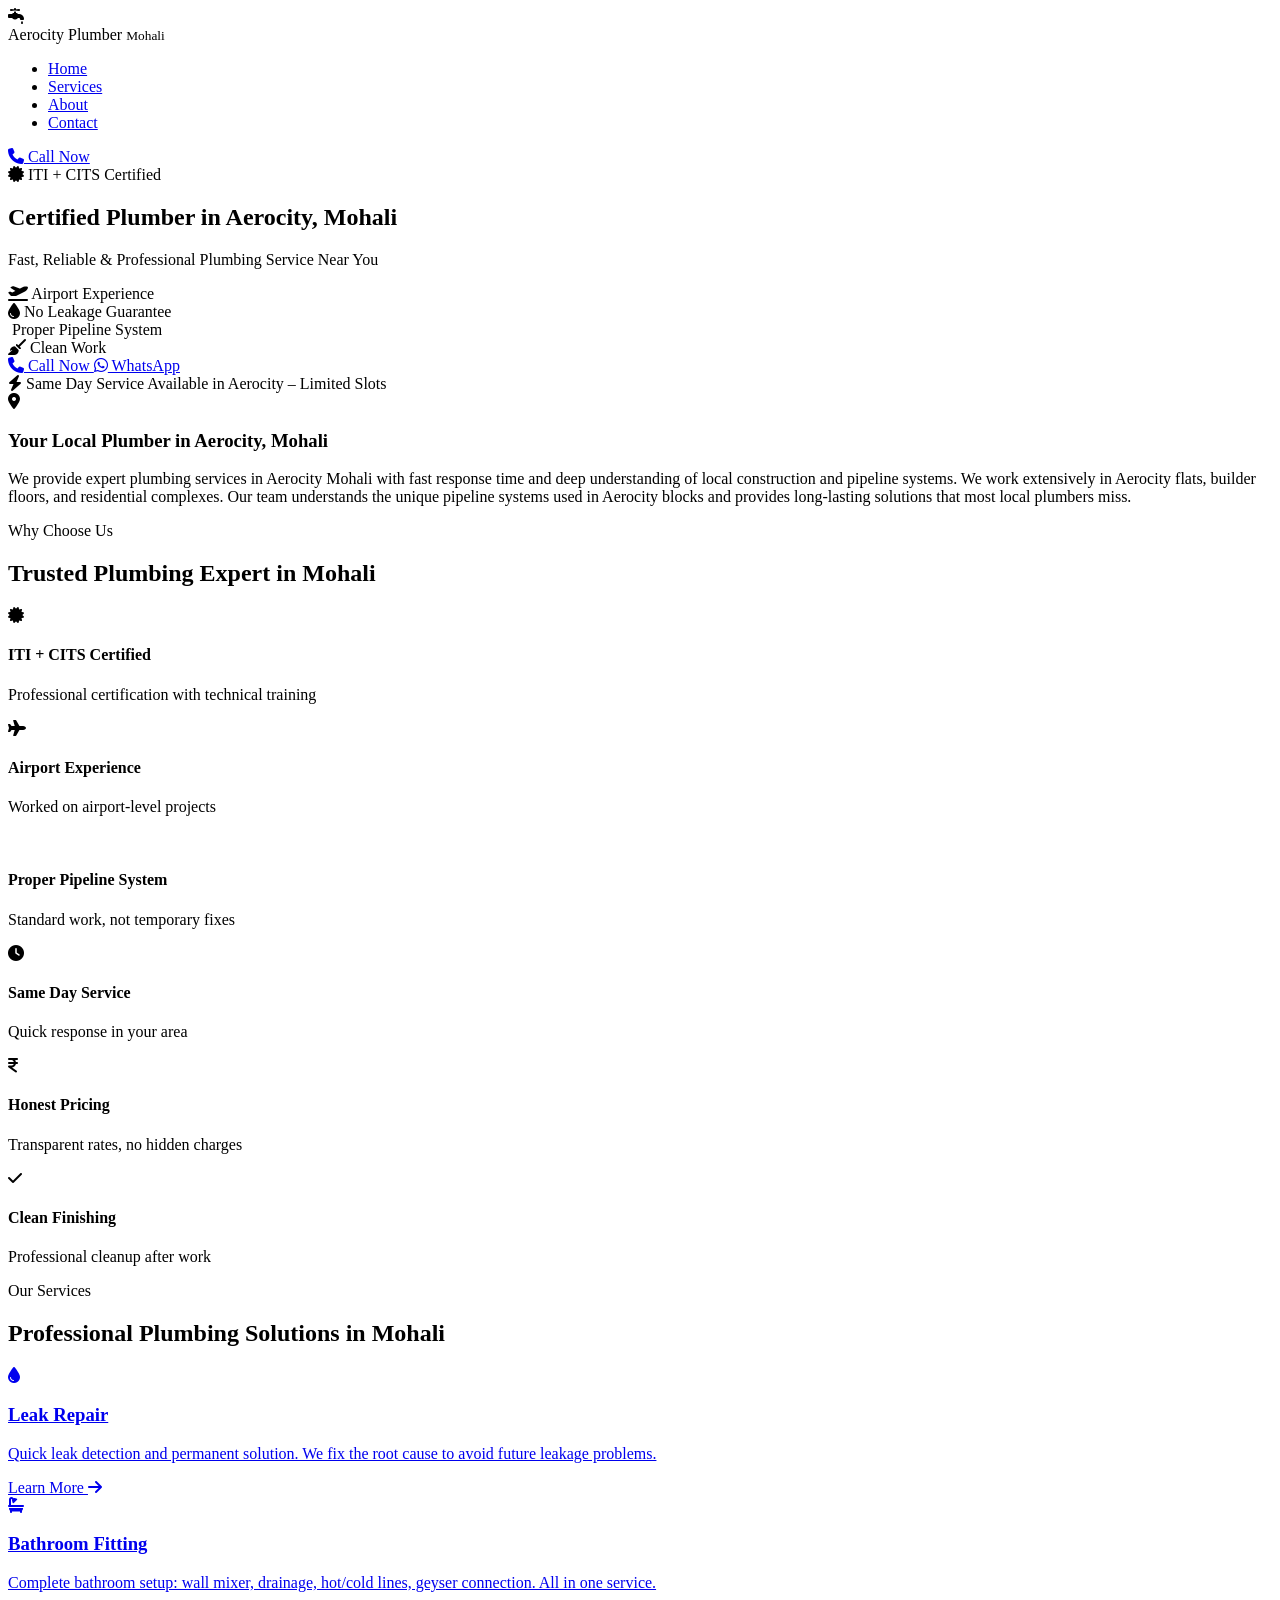
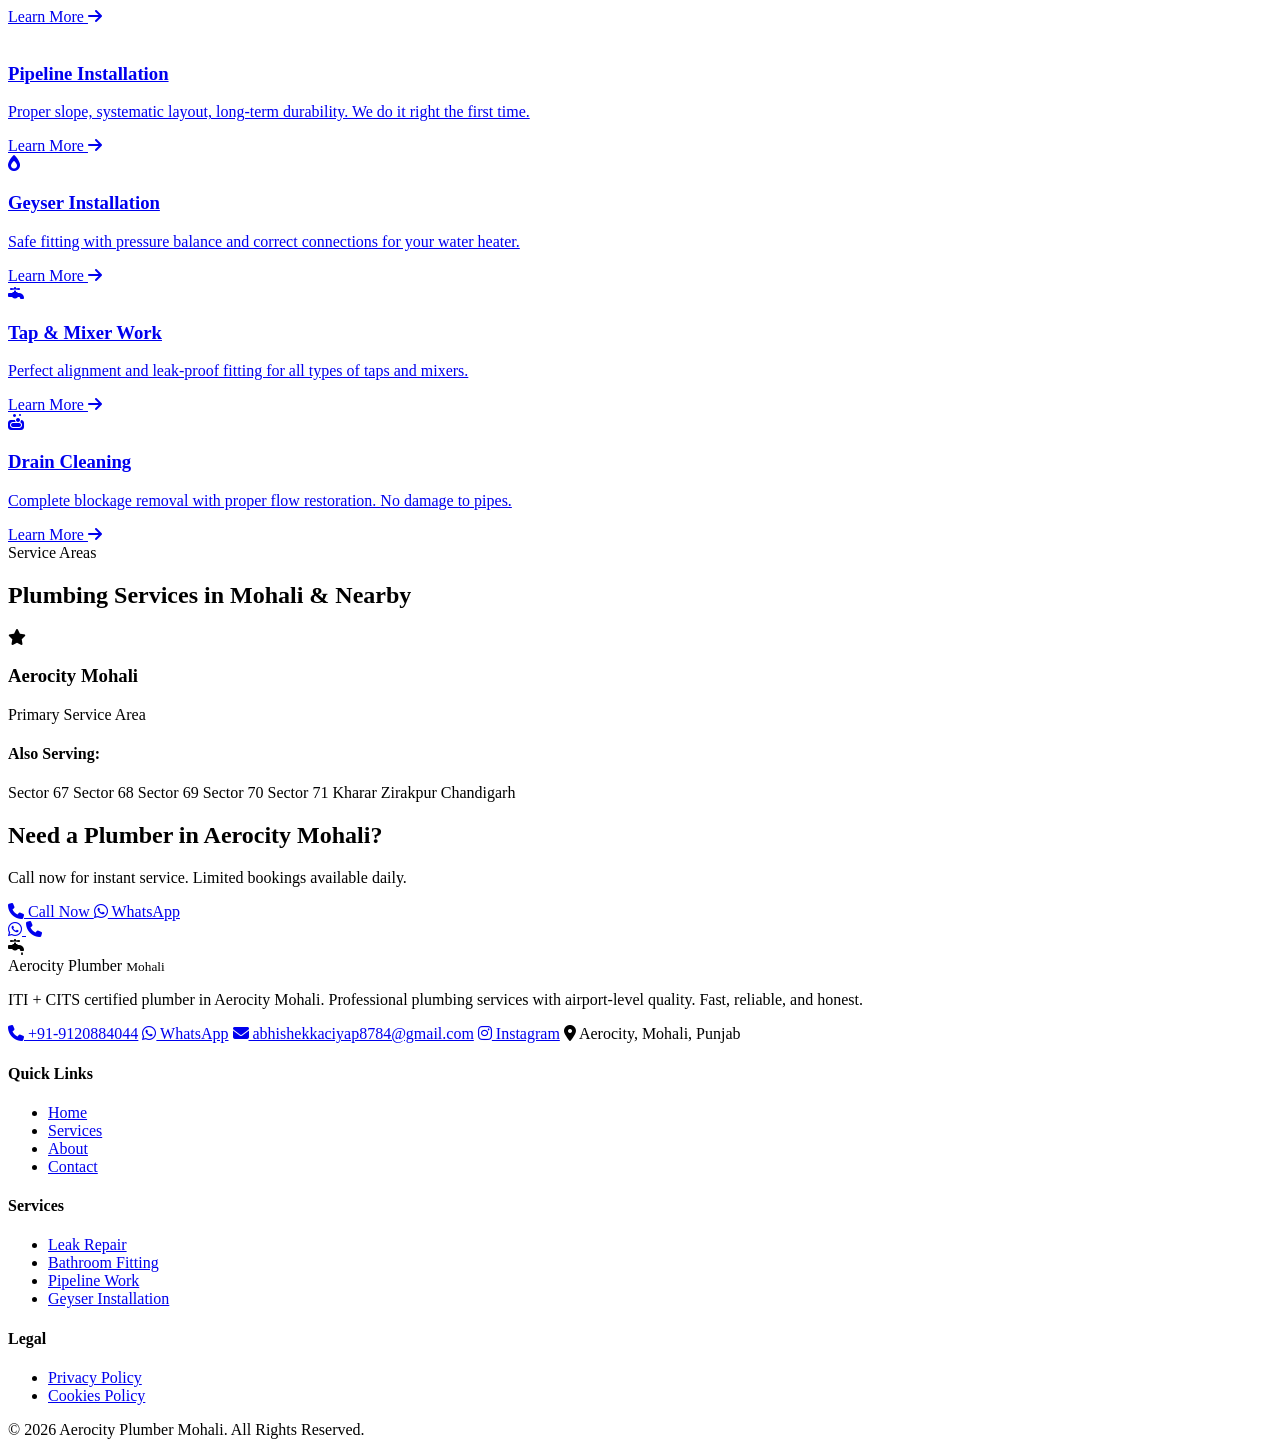
==== index.html @ 9812f2d9 "new" ====
<!DOCTYPE html>
<html lang="en">
<head>
    <meta charset="UTF-8">
    <meta name="viewport" content="width=device-width, initial-scale=1.0">
    <title>Certified Plumber in Aerocity Mohali | ITI + CITS Plumbing Services</title>
    <meta name="description" content="Looking for a plumber in Aerocity Mohali? ITI & CITS certified professional offering leak repair, bathroom fitting, pipeline installation. Fast service. Call now!">
    <meta name="keywords" content="plumber in aerocity mohali, plumbing services mohali, bathroom fitting aerocity, pipeline installation mohali, leak repair mohali, local plumber, iti certified plumber">
    <meta name="author" content="Aerocity Plumber Mohali">
    <meta name="robots" content="index, follow">
    <meta property="og:title" content="Certified Plumber in Aerocity Mohali | Fast Plumbing Service">
    <meta property="og:description" content="ITI + CITS Certified plumber in Aerocity Mohali. Leak repair, bathroom fitting, pipeline work. Same day service available.">
    <meta property="og:locale" content="en_IN">
    <meta property="og:region" content="IN-PB">
    
    <link rel="preconnect" href="https://fonts.googleapis.com">
    <link rel="preconnect" href="https://fonts.gstatic.com" crossorigin>
    <link href="https://fonts.googleapis.com/css2?family=Poppins:wght@300;400;500;600;700;800&display=swap" rel="stylesheet">
    <link rel="stylesheet" href="https://cdnjs.cloudflare.com/ajax/libs/font-awesome/6.4.0/css/all.min.css">
    <link rel="stylesheet" href="style.css">
</head>
<body>
    <!-- Header -->
    <header>
        <nav class="navbar">
            <div class="container nav-container">
                <div class="logo">
                    <div class="logo-icon">
                        <i class="fa-solid fa-faucet-drip"></i>
                    </div>
                    <div class="logo-text">
                        <span>Aerocity Plumber</span>
                        <small>Mohali</small>
                    </div>
                </div>
                <ul class="nav-links">
                    <li><a href="index.html" class="active">Home</a></li>
                    <li><a href="services.html">Services</a></li>
                    <li><a href="about.html">About</a></li>
                    <li><a href="contact.html">Contact</a></li>
                </ul>
                <div class="nav-cta">
                    <a href="tel:+917719512345" class="call-btn-header">
                        <i class="fa-solid fa-phone"></i>
                        <span>Call Now</span>
                    </a>
                </div>
                <div class="hamburger">
                    <span></span>
                    <span></span>
                    <span></span>
                </div>
            </div>
        </nav>
    </header>

    <!-- Hero Section -->
    <section class="hero">
        <div class="hero-bg"></div>
        <div class="container">
            <div class="hero-content">
                <div class="hero-badge">
                    <i class="fa-solid fa-certificate"></i>
                    <span>ITI + CITS Certified</span>
                </div>
                <h1>Certified Plumber in <span>Aerocity, Mohali</span></h1>
                <p class="hero-sub">Fast, Reliable & Professional Plumbing Service Near You</p>
                
                <div class="trust-badges">
                    <div class="trust-badge">
                        <i class="fa-solid fa-plane-departure"></i>
                        <span>Airport Experience</span>
                    </div>
                    <div class="trust-badge">
                        <i class="fa-solid fa-droplet"></i>
                        <span>No Leakage Guarantee</span>
                    </div>
                    <div class="trust-badge">
                        <i class="fa-solid fa-pipe"></i>
                        <span>Proper Pipeline System</span>
                    </div>
                    <div class="trust-badge">
                        <i class="fa-solid fa-broom"></i>
                        <span>Clean Work</span>
                    </div>
                </div>
                
                <div class="hero-ctas">
                    <a href="tel:+917719512345" class="btn-primary">
                        <i class="fa-solid fa-phone"></i>
                        Call Now
                    </a>
                    <a href="https://wa.me/917719512345" class="btn-whatsapp">
                        <i class="fa-brands fa-whatsapp"></i>
                        WhatsApp
                    </a>
                </div>
                
                <div class="urgency-bar">
                    <i class="fa-solid fa-bolt"></i>
                    <span>Same Day Service Available in Aerocity – Limited Slots</span>
                </div>
            </div>
        </div>
    </section>

    <!-- Local Intro -->
    <section class="local-intro">
        <div class="container">
            <div class="local-intro-box">
                <div class="local-icon">
                    <i class="fa-solid fa-location-dot"></i>
                </div>
                <div class="local-text">
                    <h3>Your Local Plumber in Aerocity, Mohali</h3>
                    <p>We provide expert plumbing services in Aerocity Mohali with fast response time and deep understanding of local construction and pipeline systems. We work extensively in Aerocity flats, builder floors, and residential complexes. Our team understands the unique pipeline systems used in Aerocity blocks and provides long-lasting solutions that most local plumbers miss.</p>
                </div>
            </div>
        </div>
    </section>

    <!-- Why Choose Us -->
    <section class="why-choose">
        <div class="container">
            <div class="section-header">
                <span>Why Choose Us</span>
                <h2>Trusted Plumbing Expert in Mohali</h2>
            </div>
            <div class="why-grid">
                <div class="why-card">
                    <div class="why-icon">
                        <i class="fa-solid fa-certificate"></i>
                    </div>
                    <h4>ITI + CITS Certified</h4>
                    <p>Professional certification with technical training</p>
                </div>
                <div class="why-card">
                    <div class="why-icon">
                        <i class="fa-solid fa-plane"></i>
                    </div>
                    <h4>Airport Experience</h4>
                    <p>Worked on airport-level projects</p>
                </div>
                <div class="why-card">
                    <div class="why-icon">
                        <i class="fa-solid fa-pipe"></i>
                    </div>
                    <h4>Proper Pipeline System</h4>
                    <p>Standard work, not temporary fixes</p>
                </div>
                <div class="why-card">
                    <div class="why-icon">
                        <i class="fa-solid fa-clock"></i>
                    </div>
                    <h4>Same Day Service</h4>
                    <p>Quick response in your area</p>
                </div>
                <div class="why-card">
                    <div class="why-icon">
                        <i class="fa-solid fa-indian-rupee-sign"></i>
                    </div>
                    <h4>Honest Pricing</h4>
                    <p>Transparent rates, no hidden charges</p>
                </div>
                <div class="why-card">
                    <div class="why-icon">
                        <i class="fa-solid fa-check"></i>
                    </div>
                    <h4>Clean Finishing</h4>
                    <p>Professional cleanup after work</p>
                </div>
            </div>
        </div>
    </section>

    <!-- Services Preview -->
    <section class="services-preview">
        <div class="container">
            <div class="section-header">
                <span>Our Services</span>
                <h2>Professional Plumbing Solutions in Mohali</h2>
            </div>
            <div class="services-grid">
                <a href="services.html" class="service-card">
                    <div class="service-icon">
                        <i class="fa-solid fa-droplet"></i>
                    </div>
                    <h3>Leak Repair</h3>
                    <p>Quick leak detection and permanent solution. We fix the root cause to avoid future leakage problems.</p>
                    <span class="service-link">Learn More <i class="fa-solid fa-arrow-right"></i></span>
                </a>
                <a href="services.html" class="service-card">
                    <div class="service-icon">
                        <i class="fa-solid fa-bath"></i>
                    </div>
                    <h3>Bathroom Fitting</h3>
                    <p>Complete bathroom setup: wall mixer, drainage, hot/cold lines, geyser connection. All in one service.</p>
                    <span class="service-link">Learn More <i class="fa-solid fa-arrow-right"></i></span>
                </a>
                <a href="services.html" class="service-card">
                    <div class="service-icon">
                        <i class="fa-solid fa-pipe"></i>
                    </div>
                    <h3>Pipeline Installation</h3>
                    <p>Proper slope, systematic layout, long-term durability. We do it right the first time.</p>
                    <span class="service-link">Learn More <i class="fa-solid fa-arrow-right"></i></span>
                </a>
                <a href="services.html" class="service-card">
                    <div class="service-icon">
                        <i class="fa-solid fa-fire-flame-simple"></i>
                    </div>
                    <h3>Geyser Installation</h3>
                    <p>Safe fitting with pressure balance and correct connections for your water heater.</p>
                    <span class="service-link">Learn More <i class="fa-solid fa-arrow-right"></i></span>
                </a>
                <a href="services.html" class="service-card">
                    <div class="service-icon">
                        <i class="fa-solid fa-faucet"></i>
                    </div>
                    <h3>Tap & Mixer Work</h3>
                    <p>Perfect alignment and leak-proof fitting for all types of taps and mixers.</p>
                    <span class="service-link">Learn More <i class="fa-solid fa-arrow-right"></i></span>
                </a>
                <a href="services.html" class="service-card">
                    <div class="service-icon">
                        <i class="fa-solid fa-soap"></i>
                    </div>
                    <h3>Drain Cleaning</h3>
                    <p>Complete blockage removal with proper flow restoration. No damage to pipes.</p>
                    <span class="service-link">Learn More <i class="fa-solid fa-arrow-right"></i></span>
                </a>
            </div>
        </div>
    </section>

    <!-- Service Areas -->
    <section class="service-areas">
        <div class="container">
            <div class="section-header">
                <span>Service Areas</span>
                <h2>Plumbing Services in Mohali & Nearby</h2>
            </div>
            <div class="areas-wrapper">
                <div class="primary-area">
                    <i class="fa-solid fa-star"></i>
                    <h3>Aerocity Mohali</h3>
                    <p>Primary Service Area</p>
                </div>
                <div class="other-areas">
                    <h4>Also Serving:</h4>
                    <div class="areas-tags">
                        <span>Sector 67</span>
                        <span>Sector 68</span>
                        <span>Sector 69</span>
                        <span>Sector 70</span>
                        <span>Sector 71</span>
                        <span>Kharar</span>
                        <span>Zirakpur</span>
                        <span>Chandigarh</span>
                    </div>
                </div>
            </div>
        </div>
    </section>

    <!-- CTA Section -->
    <section class="cta-section">
        <div class="container">
            <h2>Need a Plumber in Aerocity Mohali?</h2>
            <p>Call now for instant service. Limited bookings available daily.</p>
            <div class="cta-buttons">
                <a href="tel:+917719512345" class="btn-primary">
                    <i class="fa-solid fa-phone"></i>
                    Call Now
                </a>
                <a href="https://wa.me/917719512345" class="btn-whatsapp-outline">
                    <i class="fa-brands fa-whatsapp"></i>
                    WhatsApp
                </a>
            </div>
        </div>
    </section>

    <!-- Floating Buttons -->
    <div class="floating-buttons">
        <a href="https://wa.me/917719512345" class="float-btn whatsapp" title="WhatsApp">
            <i class="fa-brands fa-whatsapp"></i>
        </a>
        <a href="tel:+917719512345" class="float-btn call" title="Call Now">
            <i class="fa-solid fa-phone"></i>
        </a>
    </div>

    <!-- Footer -->
    <footer>
        <div class="container">
            <div class="footer-grid">
                <div class="footer-about">
                    <div class="logo">
                        <div class="logo-icon">
                            <i class="fa-solid fa-faucet-drip"></i>
                        </div>
                        <div class="logo-text">
                            <span>Aerocity Plumber</span>
                            <small>Mohali</small>
                        </div>
                    </div>
                    <p>ITI + CITS certified plumber in Aerocity Mohali. Professional plumbing services with airport-level quality. Fast, reliable, and honest.</p>
                    <div class="footer-contact">
                        <a href="tel:+919120884044"><i class="fa-solid fa-phone"></i> +91-9120884044</a>
                        <a href="https://wa.me/917719512345"><i class="fa-brands fa-whatsapp"></i> WhatsApp</a>
                        <a href="mailto:abhishekkaciyap8784@gmail.com"><i class="fa-solid fa-envelope"></i> abhishekkaciyap8784@gmail.com</a>
                        <a href="https://www.instagram.com/mr.robin252/?hl=en" target="_blank"><i class="fa-brands fa-instagram"></i> Instagram</a>
                        <span><i class="fa-solid fa-location-dot"></i> Aerocity, Mohali, Punjab</span>
                    </div>
                </div>
                <div class="footer-links">
                    <h4>Quick Links</h4>
                    <ul>
                        <li><a href="index.html">Home</a></li>
                        <li><a href="services.html">Services</a></li>
                        <li><a href="about.html">About</a></li>
                        <li><a href="contact.html">Contact</a></li>
                    </ul>
                </div>
                <div class="footer-links">
                    <h4>Services</h4>
                    <ul>
                        <li><a href="services.html">Leak Repair</a></li>
                        <li><a href="services.html">Bathroom Fitting</a></li>
                        <li><a href="services.html">Pipeline Work</a></li>
                        <li><a href="services.html">Geyser Installation</a></li>
                    </ul>
                </div>
                <div class="footer-links">
                    <h4>Legal</h4>
                    <ul>
                        <li><a href="privacy-policy.html">Privacy Policy</a></li>
                        <li><a href="cookies-policy.html">Cookies Policy</a></li>
                    </ul>
                </div>
            </div>
            <div class="footer-bottom">
                <p>&copy; 2026 Aerocity Plumber Mohali. All Rights Reserved.</p>
            </div>
        </div>
    </footer>

    <script src="script.js"></script>
</body>
</html>
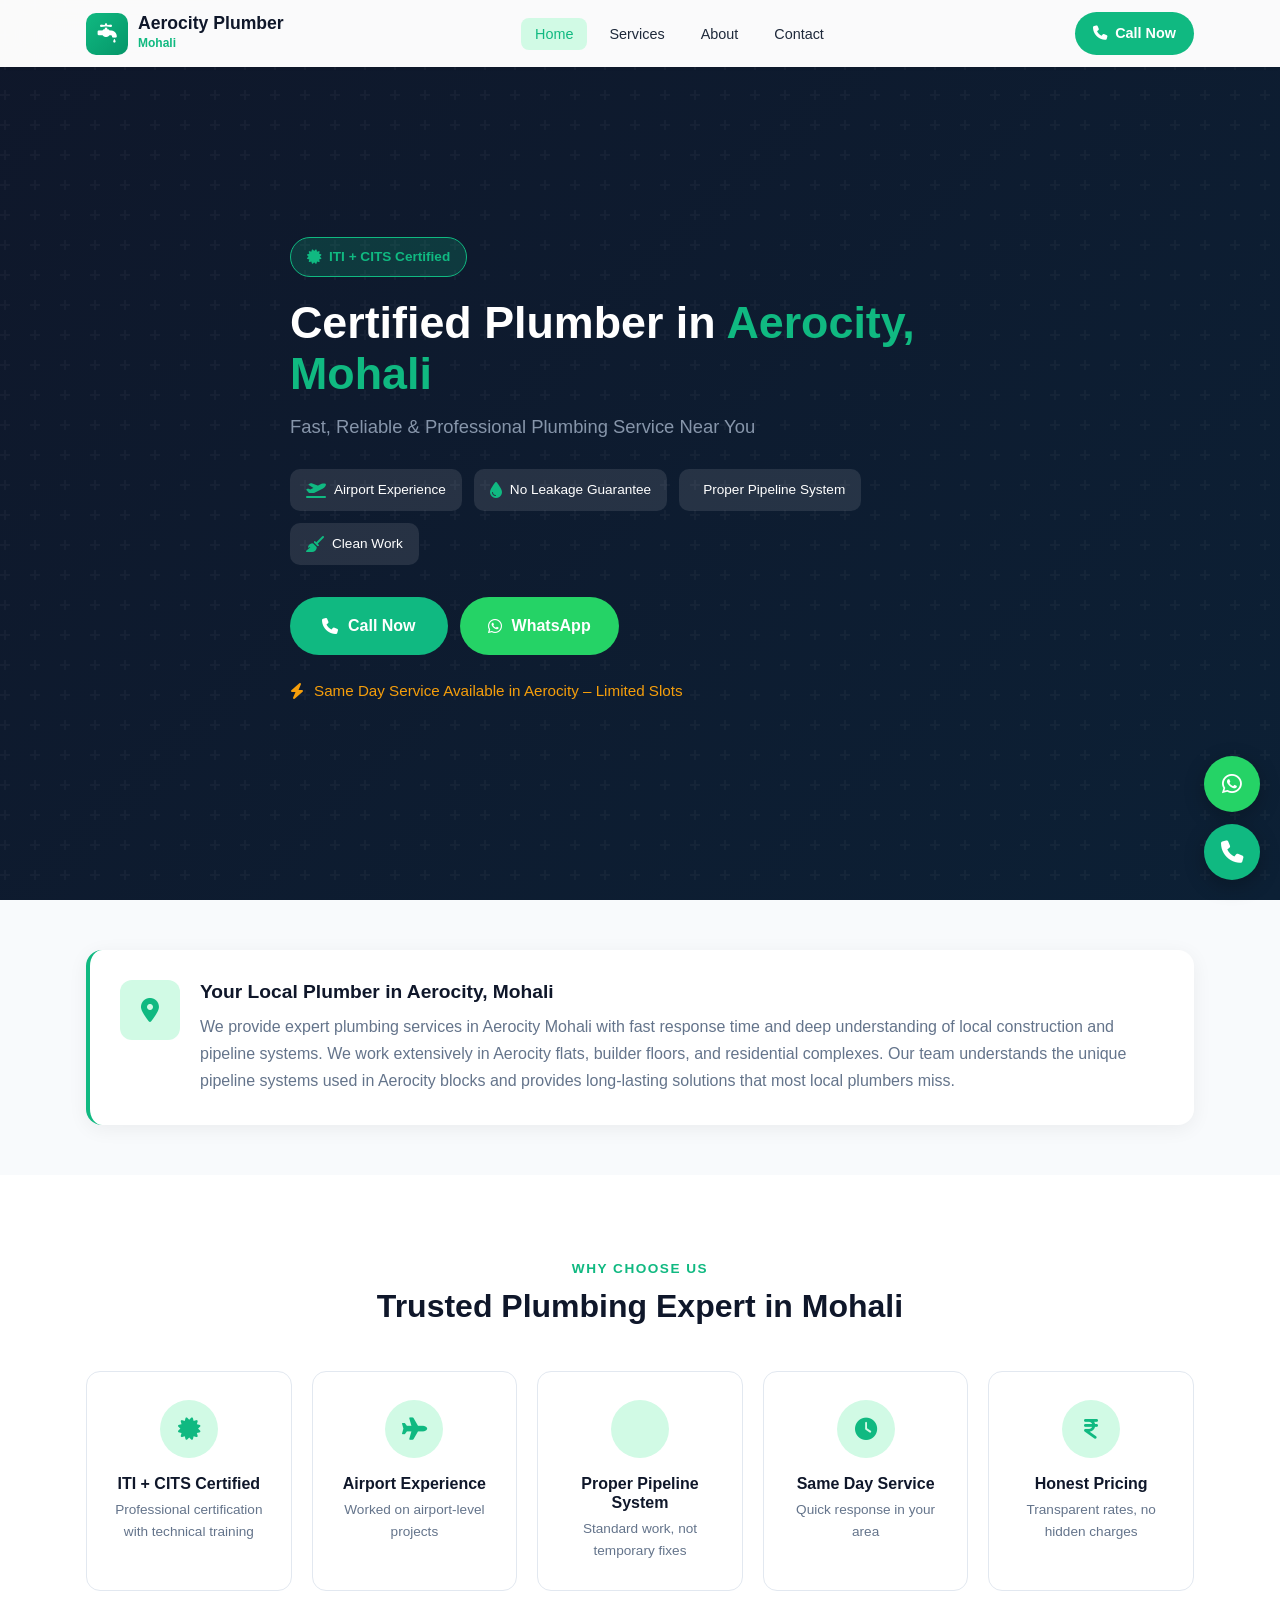
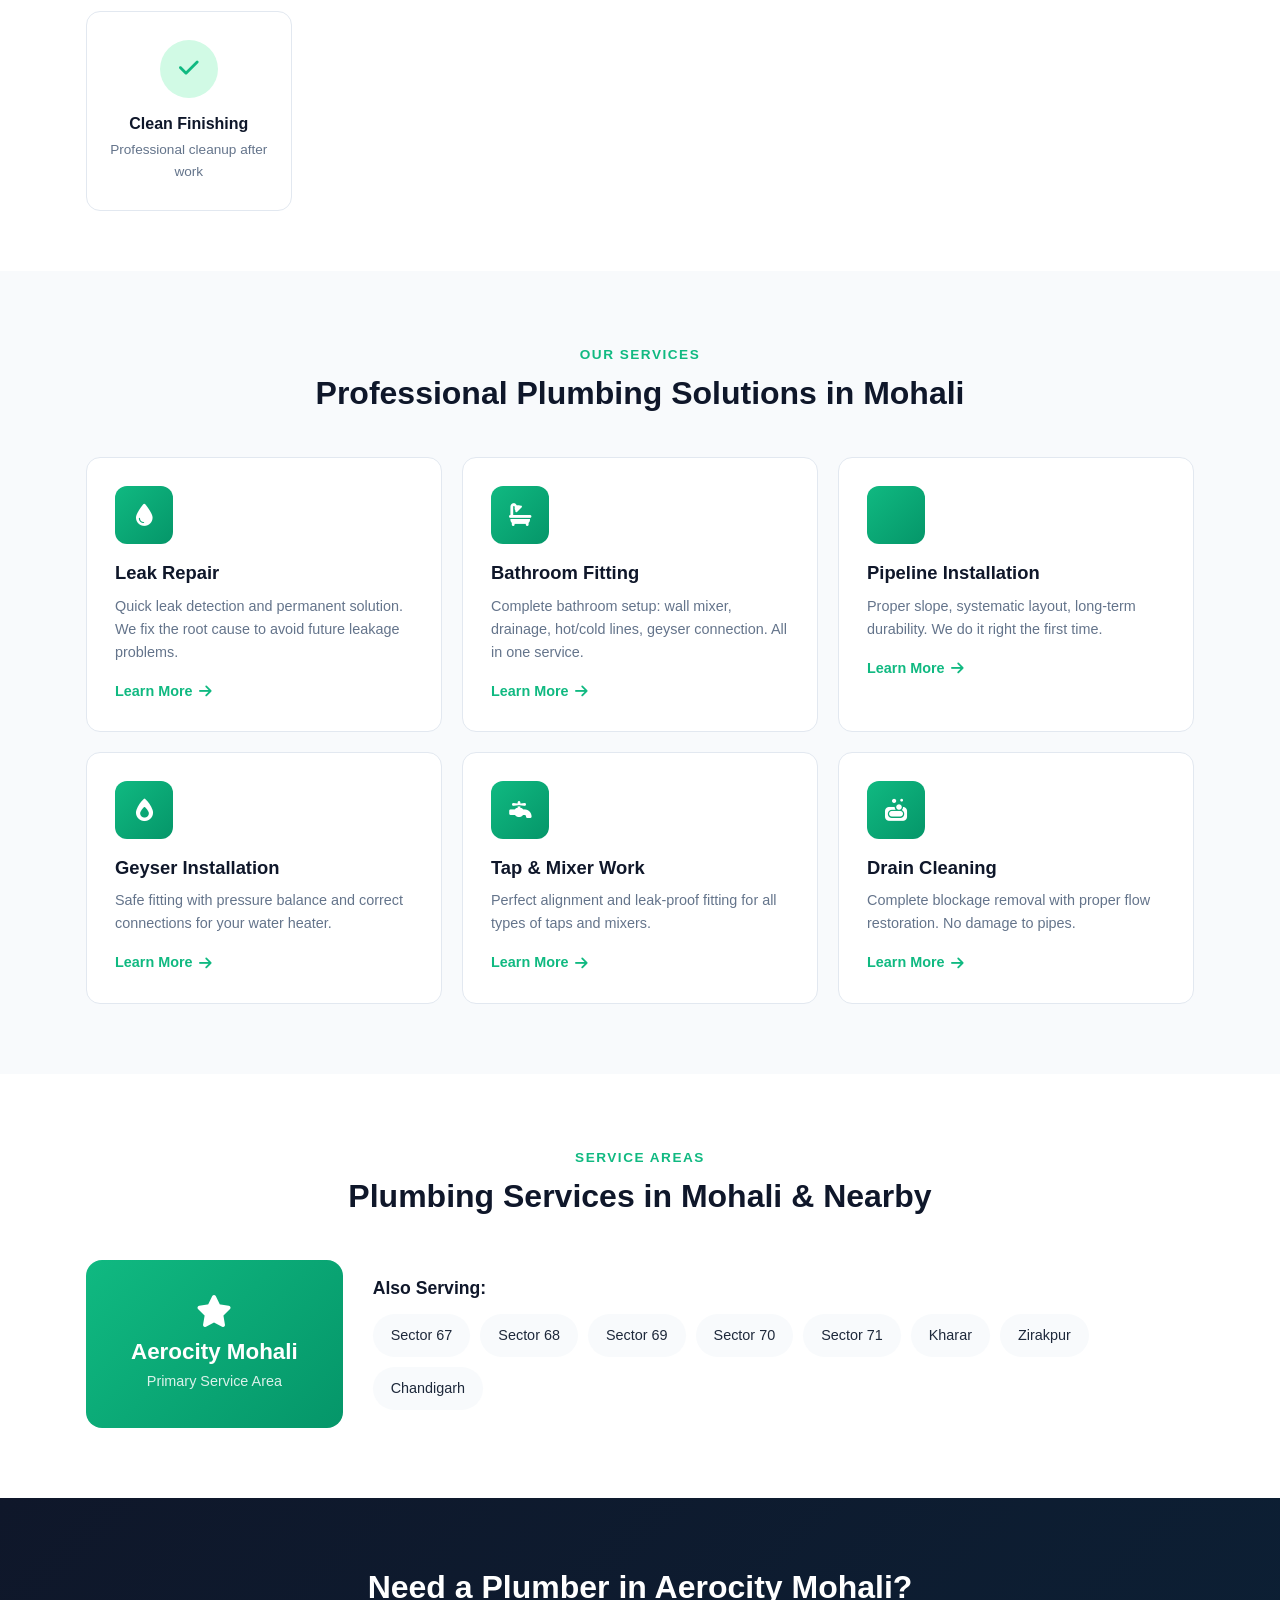
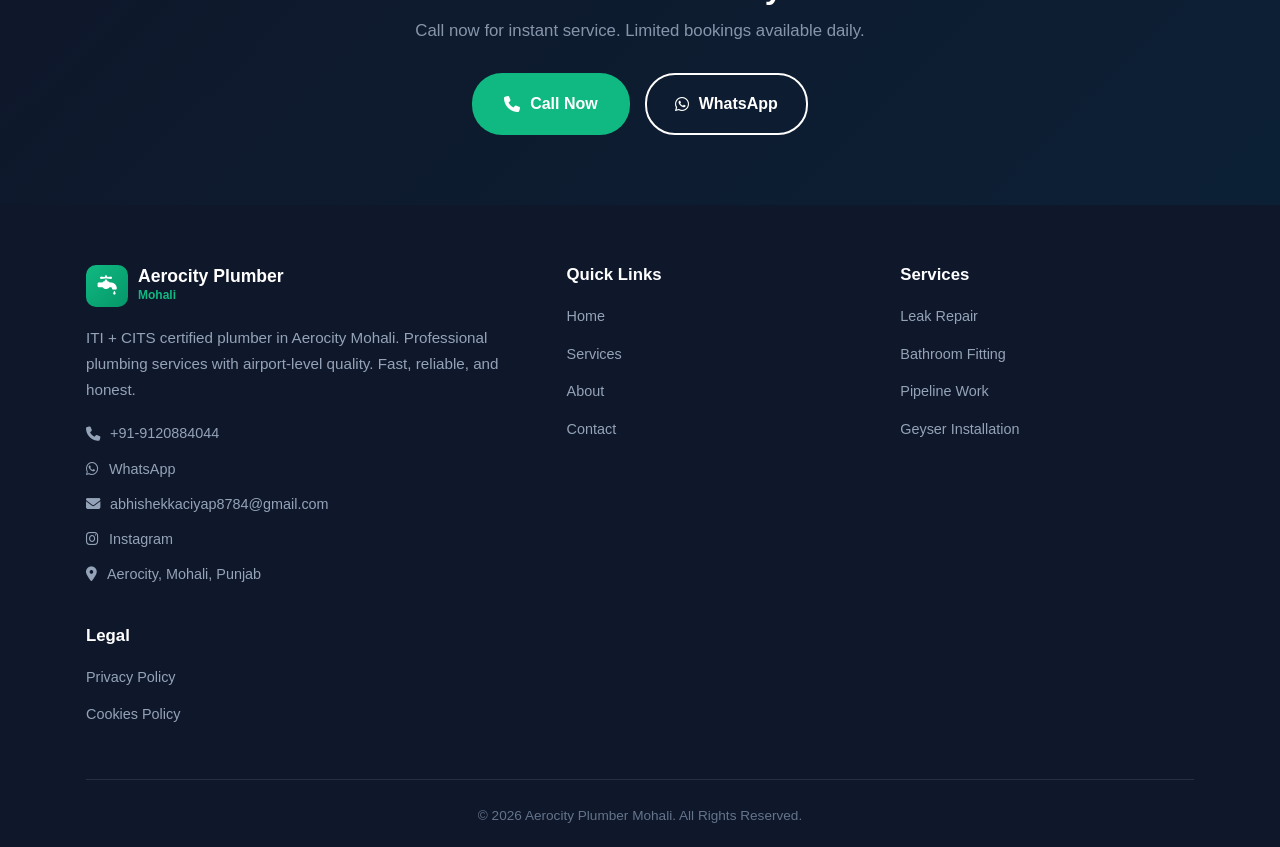
==== commit 4cd7a0bf: "Update index.html" ====
--- a/index.html
+++ b/index.html
@@ -40,7 +40,7 @@
                     <li><a href="contact.html">Contact</a></li>
                 </ul>
                 <div class="nav-cta">
-                    <a href="tel:+917719512345" class="call-btn-header">
+                    <a href="tel:+91 91208840445" class="call-btn-header">
                         <i class="fa-solid fa-phone"></i>
                         <span>Call Now</span>
                     </a>
@@ -86,11 +86,11 @@
                 </div>
                 
                 <div class="hero-ctas">
-                    <a href="tel:+917719512345" class="btn-primary">
+                    <a href="tel:+91 91208840445" class="btn-primary">
                         <i class="fa-solid fa-phone"></i>
                         Call Now
                     </a>
-                    <a href="https://wa.me/917719512345" class="btn-whatsapp">
+                    <a href="https://wa.me/91208840445" class="btn-whatsapp">
                         <i class="fa-brands fa-whatsapp"></i>
                         WhatsApp
                     </a>
@@ -269,11 +269,11 @@
             <h2>Need a Plumber in Aerocity Mohali?</h2>
             <p>Call now for instant service. Limited bookings available daily.</p>
             <div class="cta-buttons">
-                <a href="tel:+917719512345" class="btn-primary">
+                <a href="tel:+91 91208840445" class="btn-primary">
                     <i class="fa-solid fa-phone"></i>
                     Call Now
                 </a>
-                <a href="https://wa.me/917719512345" class="btn-whatsapp-outline">
+                <a href="https://wa.me/91+91 91208840445" class="btn-whatsapp-outline">
                     <i class="fa-brands fa-whatsapp"></i>
                     WhatsApp
                 </a>
@@ -283,10 +283,10 @@
 
     <!-- Floating Buttons -->
     <div class="floating-buttons">
-        <a href="https://wa.me/917719512345" class="float-btn whatsapp" title="WhatsApp">
+        <a href="https://wa.me/91+91 91208840445" class="float-btn whatsapp" title="WhatsApp">
             <i class="fa-brands fa-whatsapp"></i>
         </a>
-        <a href="tel:+917719512345" class="float-btn call" title="Call Now">
+        <a href="tel:+91 91208840445" class="float-btn call" title="Call Now">
             <i class="fa-solid fa-phone"></i>
         </a>
     </div>
@@ -308,7 +308,7 @@
                     <p>ITI + CITS certified plumber in Aerocity Mohali. Professional plumbing services with airport-level quality. Fast, reliable, and honest.</p>
                     <div class="footer-contact">
                         <a href="tel:+919120884044"><i class="fa-solid fa-phone"></i> +91-9120884044</a>
-                        <a href="https://wa.me/917719512345"><i class="fa-brands fa-whatsapp"></i> WhatsApp</a>
+                        <a href="https://wa.me/91+91 91208840445"><i class="fa-brands fa-whatsapp"></i> WhatsApp</a>
                         <a href="mailto:abhishekkaciyap8784@gmail.com"><i class="fa-solid fa-envelope"></i> abhishekkaciyap8784@gmail.com</a>
                         <a href="https://www.instagram.com/mr.robin252/?hl=en" target="_blank"><i class="fa-brands fa-instagram"></i> Instagram</a>
                         <span><i class="fa-solid fa-location-dot"></i> Aerocity, Mohali, Punjab</span>
@@ -348,4 +348,4 @@
 
     <script src="script.js"></script>
 </body>
-</html>+</html>
--- a/style.css
+++ b/style.css
@@ -0,0 +1,1348 @@
+* {
+    margin: 0;
+    padding: 0;
+    box-sizing: border-box;
+}
+
+:root {
+    --primary: #10b981;
+    --primary-dark: #059669;
+    --primary-light: #d1fae5;
+    --dark: #0f172a;
+    --dark-secondary: #1e293b;
+    --gray: #64748b;
+    --gray-light: #94a3b8;
+    --light: #f8fafc;
+    --white: #ffffff;
+    --accent: #f59e0b;
+    --danger: #ef4444;
+    --whatsapp: #25D366;
+}
+
+body {
+    font-family: 'Poppins', -apple-system, BlinkMacSystemFont, 'Segoe UI', sans-serif;
+    line-height: 1.6;
+    color: var(--dark);
+    background: var(--white);
+    overflow-x: hidden;
+    -webkit-font-smoothing: antialiased;
+}
+
+.container {
+    max-width: 1140px;
+    margin: 0 auto;
+    padding: 0 16px;
+}
+
+a {
+    text-decoration: none;
+    color: inherit;
+}
+
+ul {
+    list-style: none;
+}
+
+img {
+    max-width: 100%;
+    height: auto;
+}
+
+h1, h2, h3, h4 {
+    font-weight: 700;
+    line-height: 1.2;
+}
+
+/* ========== HEADER ========== */
+header {
+    position: fixed;
+    top: 0;
+    left: 0;
+    right: 0;
+    background: rgba(255, 255, 255, 0.98);
+    backdrop-filter: blur(12px);
+    box-shadow: 0 1px 3px rgba(0,0,0,0.08);
+    z-index: 1000;
+}
+
+.navbar {
+    padding: 12px 0;
+}
+
+.nav-container {
+    display: flex;
+    align-items: center;
+    justify-content: space-between;
+}
+
+.logo {
+    display: flex;
+    align-items: center;
+    gap: 10px;
+}
+
+.logo-icon {
+    width: 42px;
+    height: 42px;
+    background: linear-gradient(135deg, var(--primary), var(--primary-dark));
+    border-radius: 10px;
+    display: flex;
+    align-items: center;
+    justify-content: center;
+    color: var(--white);
+    font-size: 1.2rem;
+}
+
+.logo-text {
+    display: flex;
+    flex-direction: column;
+}
+
+.logo-text span {
+    font-size: 1.1rem;
+    font-weight: 700;
+    color: var(--dark);
+    line-height: 1.1;
+}
+
+.logo-text small {
+    font-size: 0.75rem;
+    color: var(--primary);
+    font-weight: 600;
+}
+
+.nav-links {
+    display: flex;
+    align-items: center;
+    gap: 8px;
+}
+
+.nav-links a {
+    padding: 8px 14px;
+    font-size: 0.9rem;
+    font-weight: 500;
+    color: var(--dark-secondary);
+    border-radius: 8px;
+    transition: all 0.2s;
+}
+
+.nav-links a:hover,
+.nav-links a.active {
+    color: var(--primary);
+    background: var(--primary-light);
+}
+
+.nav-cta {
+    display: block;
+}
+
+.call-btn-header {
+    display: flex;
+    align-items: center;
+    gap: 8px;
+    padding: 10px 18px;
+    background: var(--primary);
+    color: var(--white) !important;
+    border-radius: 25px;
+    font-weight: 600;
+    font-size: 0.9rem;
+    transition: all 0.2s;
+}
+
+.call-btn-header:hover {
+    background: var(--primary-dark);
+    transform: translateY(-2px);
+}
+
+.call-btn-header span {
+    display: block;
+}
+
+.hamburger {
+    display: none;
+    flex-direction: column;
+    gap: 5px;
+    padding: 8px;
+    cursor: pointer;
+}
+
+.hamburger span {
+    width: 24px;
+    height: 2px;
+    background: var(--dark);
+    border-radius: 2px;
+    transition: 0.3s;
+}
+
+/* ========== HERO SECTION ========== */
+.hero {
+    position: relative;
+    min-height: 100vh;
+    display: flex;
+    align-items: center;
+    padding: 120px 0 80px;
+    overflow: hidden;
+}
+
+.hero-bg {
+    position: absolute;
+    inset: 0;
+    background: linear-gradient(135deg, var(--dark) 0%, #0c2035 100%);
+    z-index: -1;
+}
+
+.hero-bg::before {
+    content: '';
+    position: absolute;
+    inset: 0;
+    background: url("data:image/svg+xml,%3Csvg width='60' height='60' viewBox='0 0 60 60' xmlns='http://www.w3.org/2000/svg'%3E%3Cg fill='none' fill-rule='evenodd'%3E%3Cg fill='%23ffffff' fill-opacity='0.03'%3E%3Cpath d='M36 34v-4h-2v4h-4v2h4v4h2v-4h4v-2h-4zm0-30V0h-2v4h-4v2h4v4h2V6h4V4h-4zM6 34v-4H4v4H0v2h4v4h2v-4h4v-2H6zM6 4V0H4v4H0v2h4v4h2V6h4V4H6z'/%3E%3C/g%3E%3C/g%3E%3C/svg%3E");
+}
+
+.hero-content {
+    max-width: 700px;
+    color: var(--white);
+}
+
+.hero-badge {
+    display: inline-flex;
+    align-items: center;
+    gap: 8px;
+    background: rgba(16, 185, 129, 0.2);
+    border: 1px solid var(--primary);
+    padding: 8px 16px;
+    border-radius: 25px;
+    font-size: 0.85rem;
+    font-weight: 600;
+    color: var(--primary);
+    margin-bottom: 20px;
+}
+
+.hero-badge i {
+    font-size: 0.9rem;
+}
+
+.hero-content h1 {
+    font-size: 2.8rem;
+    margin-bottom: 12px;
+    line-height: 1.15;
+}
+
+.hero-content h1 span {
+    color: var(--primary);
+}
+
+.hero-sub {
+    font-size: 1.15rem;
+    color: var(--gray-light);
+    margin-bottom: 28px;
+    opacity: 0.9;
+}
+
+.trust-badges {
+    display: flex;
+    flex-wrap: wrap;
+    gap: 12px;
+    margin-bottom: 32px;
+}
+
+.trust-badge {
+    display: flex;
+    align-items: center;
+    gap: 8px;
+    background: rgba(255,255,255,0.1);
+    padding: 10px 16px;
+    border-radius: 10px;
+    font-size: 0.85rem;
+    font-weight: 500;
+}
+
+.trust-badge i {
+    color: var(--primary);
+    font-size: 1rem;
+}
+
+.hero-ctas {
+    display: flex;
+    flex-wrap: wrap;
+    gap: 12px;
+    margin-bottom: 24px;
+}
+
+.btn-primary, .btn-whatsapp, .btn-whatsapp-outline {
+    display: inline-flex;
+    align-items: center;
+    justify-content: center;
+    gap: 10px;
+    padding: 16px 28px;
+    border-radius: 30px;
+    font-weight: 600;
+    font-size: 1rem;
+    transition: all 0.3s;
+    border: none;
+    cursor: pointer;
+}
+
+.btn-primary {
+    background: var(--primary);
+    color: var(--white);
+}
+
+.btn-primary:hover {
+    background: var(--primary-dark);
+    transform: translateY(-2px);
+    box-shadow: 0 8px 20px rgba(16, 185, 129, 0.4);
+}
+
+.btn-whatsapp {
+    background: var(--whatsapp);
+    color: var(--white);
+}
+
+.btn-whatsapp:hover {
+    background: #1da851;
+    transform: translateY(-2px);
+}
+
+.btn-whatsapp-outline {
+    background: transparent;
+    border: 2px solid var(--white);
+    color: var(--white);
+}
+
+.btn-whatsapp-outline:hover {
+    background: var(--white);
+    color: var(--dark);
+}
+
+.urgency-bar {
+    display: flex;
+    align-items: center;
+    gap: 10px;
+    font-size: 0.95rem;
+    font-weight: 500;
+    color: var(--accent);
+}
+
+.urgency-bar i {
+    font-size: 1rem;
+}
+
+/* ========== LOCAL INTRO ========== */
+.local-intro {
+    padding: 50px 0;
+    background: var(--light);
+}
+
+.local-intro-box {
+    display: flex;
+    gap: 20px;
+    background: var(--white);
+    padding: 30px;
+    border-radius: 16px;
+    border-left: 4px solid var(--primary);
+    box-shadow: 0 4px 20px rgba(0,0,0,0.06);
+}
+
+.local-icon {
+    width: 60px;
+    height: 60px;
+    min-width: 60px;
+    background: var(--primary-light);
+    border-radius: 12px;
+    display: flex;
+    align-items: center;
+    justify-content: center;
+}
+
+.local-icon i {
+    font-size: 1.5rem;
+    color: var(--primary);
+}
+
+.local-text h3 {
+    font-size: 1.2rem;
+    margin-bottom: 10px;
+    color: var(--dark);
+}
+
+.local-text p {
+    color: var(--gray);
+    line-height: 1.7;
+}
+
+/* ========== SECTION HEADER ========== */
+.section-header {
+    text-align: center;
+    margin-bottom: 45px;
+}
+
+.section-header span {
+    display: inline-block;
+    font-size: 0.85rem;
+    font-weight: 600;
+    color: var(--primary);
+    text-transform: uppercase;
+    letter-spacing: 1.5px;
+    margin-bottom: 8px;
+}
+
+.section-header h2 {
+    font-size: 2rem;
+    color: var(--dark);
+}
+
+/* ========== WHY CHOOSE US ========== */
+.why-choose {
+    padding: 80px 0 60px;
+}
+
+.why-grid {
+    display: grid;
+    grid-template-columns: repeat(auto-fit, minmax(180px, 1fr));
+    gap: 20px;
+}
+
+.why-card {
+    background: var(--white);
+    padding: 28px 22px;
+    border-radius: 14px;
+    text-align: center;
+    border: 1px solid #e2e8f0;
+    transition: all 0.3s;
+}
+
+.why-card:hover {
+    border-color: var(--primary);
+    transform: translateY(-4px);
+    box-shadow: 0 10px 30px rgba(16, 185, 129, 0.15);
+}
+
+.why-icon {
+    width: 58px;
+    height: 58px;
+    background: var(--primary-light);
+    border-radius: 50%;
+    display: flex;
+    align-items: center;
+    justify-content: center;
+    margin: 0 auto 16px;
+}
+
+.why-icon i {
+    font-size: 1.4rem;
+    color: var(--primary);
+}
+
+.why-card h4 {
+    font-size: 1rem;
+    margin-bottom: 6px;
+    color: var(--dark);
+}
+
+.why-card p {
+    font-size: 0.85rem;
+    color: var(--gray);
+}
+
+/* ========== SERVICES PREVIEW ========== */
+.services-preview {
+    padding: 70px 0;
+    background: var(--light);
+}
+
+.services-grid {
+    display: grid;
+    grid-template-columns: repeat(auto-fit, minmax(300px, 1fr));
+    gap: 20px;
+}
+
+.service-card {
+    display: block;
+    background: var(--white);
+    padding: 28px;
+    border-radius: 14px;
+    border: 1px solid #e2e8f0;
+    transition: all 0.3s;
+}
+
+.service-card:hover {
+    border-color: var(--primary);
+    transform: translateY(-4px);
+    box-shadow: 0 10px 30px rgba(16, 185, 129, 0.15);
+}
+
+.service-icon {
+    width: 58px;
+    height: 58px;
+    background: linear-gradient(135deg, var(--primary), var(--primary-dark));
+    border-radius: 12px;
+    display: flex;
+    align-items: center;
+    justify-content: center;
+    margin-bottom: 18px;
+}
+
+.service-icon i {
+    font-size: 1.4rem;
+    color: var(--white);
+}
+
+.service-card h3 {
+    font-size: 1.15rem;
+    margin-bottom: 10px;
+    color: var(--dark);
+}
+
+.service-card p {
+    font-size: 0.9rem;
+    color: var(--gray);
+    line-height: 1.6;
+    margin-bottom: 14px;
+}
+
+.service-link {
+    display: inline-flex;
+    align-items: center;
+    gap: 6px;
+    font-size: 0.9rem;
+    font-weight: 600;
+    color: var(--primary);
+}
+
+.service-link i {
+    transition: transform 0.2s;
+}
+
+.service-card:hover .service-link i {
+    transform: translateX(4px);
+}
+
+/* ========== SERVICE AREAS ========== */
+.service-areas {
+    padding: 70px 0;
+}
+
+.areas-wrapper {
+    display: flex;
+    flex-wrap: wrap;
+    gap: 30px;
+    justify-content: center;
+    align-items: center;
+}
+
+.primary-area {
+    display: flex;
+    flex-direction: column;
+    align-items: center;
+    text-align: center;
+    background: linear-gradient(135deg, var(--primary), var(--primary-dark));
+    padding: 35px 45px;
+    border-radius: 16px;
+    color: var(--white);
+}
+
+.primary-area i {
+    font-size: 2rem;
+    margin-bottom: 12px;
+}
+
+.primary-area h3 {
+    font-size: 1.4rem;
+    margin-bottom: 4px;
+}
+
+.primary-area p {
+    opacity: 0.85;
+    font-size: 0.9rem;
+}
+
+.other-areas {
+    flex: 1;
+}
+
+.other-areas h4 {
+    font-size: 1.1rem;
+    margin-bottom: 15px;
+    color: var(--dark);
+}
+
+.areas-tags {
+    display: flex;
+    flex-wrap: wrap;
+    gap: 10px;
+}
+
+.areas-tags span {
+    padding: 10px 18px;
+    background: var(--light);
+    border-radius: 25px;
+    font-size: 0.9rem;
+    font-weight: 500;
+    color: var(--dark-secondary);
+    transition: all 0.2s;
+}
+
+.areas-tags span:hover {
+    background: var(--primary-light);
+    color: var(--primary-dark);
+}
+
+/* ========== CTA SECTION ========== */
+.cta-section {
+    padding: 70px 0;
+    background: linear-gradient(135deg, var(--dark) 0%, #0c2035 100%);
+    text-align: center;
+    color: var(--white);
+}
+
+.cta-section h2 {
+    font-size: 2rem;
+    margin-bottom: 12px;
+}
+
+.cta-section p {
+    font-size: 1.05rem;
+    color: var(--gray-light);
+    margin-bottom: 28px;
+    opacity: 0.9;
+}
+
+.cta-buttons {
+    display: flex;
+    flex-wrap: wrap;
+    justify-content: center;
+    gap: 15px;
+}
+
+.btn-primary {
+    padding: 16px 32px;
+}
+
+/* ========== FLOATING BUTTONS ========== */
+.floating-buttons {
+    position: fixed;
+    bottom: 20px;
+    right: 20px;
+    display: flex;
+    flex-direction: column;
+    gap: 12px;
+    z-index: 999;
+}
+
+.float-btn {
+    width: 56px;
+    height: 56px;
+    border-radius: 50%;
+    display: flex;
+    align-items: center;
+    justify-content: center;
+    font-size: 1.4rem;
+    box-shadow: 0 6px 20px rgba(0,0,0,0.25);
+    transition: all 0.3s;
+    animation: pulse 2s infinite;
+}
+
+.float-btn.whatsapp {
+    background: var(--whatsapp);
+    color: var(--white);
+}
+
+.float-btn.call {
+    background: var(--primary);
+    color: var(--white);
+    animation-delay: 0.3s;
+}
+
+.float-btn:hover {
+    transform: scale(1.1);
+}
+
+@keyframes pulse {
+    0%, 100% { box-shadow: 0 6px 20px rgba(0,0,0,0.25); }
+    50% { box-shadow: 0 6px 25px rgba(0,0,0,0.35); }
+}
+
+/* ========== FOOTER ========== */
+footer {
+    background: var(--dark);
+    color: var(--white);
+    padding: 60px 0 20px;
+}
+
+.footer-grid {
+    display: grid;
+    grid-template-columns: 1.5fr 1fr 1fr;
+    gap: 40px;
+    margin-bottom: 40px;
+}
+
+.footer-about .logo {
+    margin-bottom: 18px;
+}
+
+.footer-about .logo-icon {
+    background: linear-gradient(135deg, var(--primary), var(--primary-dark));
+}
+
+.footer-about .logo-text span {
+    color: var(--white);
+}
+
+.footer-about .logo-text small {
+    color: var(--primary);
+}
+
+.footer-about p {
+    color: var(--gray-light);
+    font-size: 0.95rem;
+    line-height: 1.7;
+    margin-bottom: 20px;
+}
+
+.footer-contact {
+    display: flex;
+    flex-direction: column;
+    gap: 12px;
+}
+
+.footer-contact a,
+.footer-contact span {
+    display: flex;
+    align-items: center;
+    gap: 10px;
+    color: var(--gray-light);
+    font-size: 0.9rem;
+    transition: color 0.2s;
+}
+
+.footer-contact a:hover {
+    color: var(--primary);
+}
+
+.footer-links h4 {
+    font-size: 1.05rem;
+    margin-bottom: 18px;
+    color: var(--white);
+}
+
+.footer-links ul li {
+    margin-bottom: 12px;
+}
+
+.footer-links ul li a {
+    color: var(--gray-light);
+    font-size: 0.9rem;
+    transition: all 0.2s;
+}
+
+.footer-links ul li a:hover {
+    color: var(--primary);
+    padding-left: 5px;
+}
+
+.footer-bottom {
+    text-align: center;
+    padding-top: 25px;
+    border-top: 1px solid rgba(255,255,255,0.1);
+}
+
+.footer-bottom p {
+    color: var(--gray);
+    font-size: 0.85rem;
+}
+
+/* ========== RESPONSIVE ========== */
+@media (max-width: 992px) {
+    .nav-links, .nav-cta {
+        display: none;
+    }
+    
+    .hamburger {
+        display: flex;
+    }
+    
+    .nav-links.active, .nav-cta.active {
+        display: flex;
+        flex-direction: column;
+        position: absolute;
+        top: 100%;
+        left: 0;
+        right: 0;
+        background: var(--white);
+        padding: 15px;
+        box-shadow: 0 4px 12px rgba(0,0,0,0.1);
+    }
+    
+    .nav-cta.active {
+        display: block;
+    }
+    
+    .call-btn-header {
+        width: 100%;
+        justify-content: center;
+        margin-top: 10px;
+    }
+    
+    .hero-content h1 {
+        font-size: 2.2rem;
+    }
+    
+    .trust-badges {
+        gap: 10px;
+    }
+    
+    .trust-badge {
+        padding: 8px 12px;
+        font-size: 0.8rem;
+    }
+    
+    .footer-grid {
+        grid-template-columns: 1fr 1fr;
+    }
+}
+
+@media (max-width: 768px) {
+    .hero {
+        padding: 110px 0 60px;
+    }
+    
+    .hero-content h1 {
+        font-size: 1.85rem;
+    }
+    
+    .hero-sub {
+        font-size: 1rem;
+    }
+    
+    .trust-badges {
+        flex-direction: column;
+        align-items: flex-start;
+    }
+    
+    .hero-ctas {
+        flex-direction: column;
+    }
+    
+    .btn-primary, .btn-whatsapp {
+        width: 100%;
+        justify-content: center;
+    }
+    
+    .local-intro-box {
+        flex-direction: column;
+        text-align: center;
+    }
+    
+    .local-icon {
+        margin: 0 auto;
+    }
+    
+    .section-header h2 {
+        font-size: 1.6rem;
+    }
+    
+    .why-grid, .services-grid {
+        grid-template-columns: 1fr 1fr;
+    }
+    
+    .primary-area {
+        width: 100%;
+    }
+    
+    .other-areas {
+        width: 100%;
+        text-align: center;
+    }
+    
+    .cta-section h2 {
+        font-size: 1.6rem;
+    }
+    
+    .cta-buttons {
+        flex-direction: column;
+    }
+    
+    .footer-grid {
+        grid-template-columns: 1fr;
+        text-align: center;
+    }
+    
+    .footer-about .logo {
+        justify-content: center;
+    }
+    
+    .footer-contact {
+        align-items: center;
+    }
+}
+
+@media (max-width: 480px) {
+    .hero-content h1 {
+        font-size: 1.6rem;
+    }
+    
+    .hero-badge {
+        font-size: 0.75rem;
+        padding: 6px 12px;
+    }
+    
+    .why-grid, .services-grid {
+        grid-template-columns: 1fr;
+    }
+    
+    .areas-tags {
+        justify-content: center;
+    }
+    
+    .floating-buttons {
+        bottom: 15px;
+        right: 15px;
+    }
+    
+    .float-btn {
+        width: 50px;
+        height: 50px;
+        font-size: 1.2rem;
+    }
+}
+
+/* ========== CONTACT PAGE ========== */
+.contact-section {
+    padding: 60px 0;
+}
+
+.contact-grid {
+    display: grid;
+    grid-template-columns: 1fr 1fr;
+    gap: 40px;
+}
+
+.contact-info {
+    padding-right: 20px;
+}
+
+.contact-info h2, .contact-form-wrap h2 {
+    font-size: 1.6rem;
+    margin-bottom: 12px;
+    color: var(--dark);
+}
+
+.contact-info > p {
+    color: var(--gray);
+    margin-bottom: 28px;
+}
+
+.contact-items {
+    display: flex;
+    flex-direction: column;
+    gap: 15px;
+}
+
+.contact-item {
+    display: flex;
+    gap: 15px;
+    align-items: center;
+    background: var(--white);
+    padding: 20px;
+    border-radius: 12px;
+    border: 1px solid #e2e8f0;
+    transition: all 0.3s;
+    text-decoration: none;
+}
+
+a.contact-item:hover {
+    border-color: var(--primary);
+    transform: translateX(5px);
+}
+
+.contact-icon {
+    width: 50px;
+    height: 50px;
+    min-width: 50px;
+    background: var(--primary-light);
+    border-radius: 10px;
+    display: flex;
+    align-items: center;
+    justify-content: center;
+    color: var(--primary);
+    font-size: 1.2rem;
+}
+
+.contact-icon.whatsapp {
+    background: #dcfce7;
+    color: var(--whatsapp);
+}
+
+.contact-item h4 {
+    font-size: 0.9rem;
+    color: var(--gray);
+    margin-bottom: 3px;
+}
+
+.contact-item span {
+    display: block;
+    font-weight: 600;
+    color: var(--dark);
+    font-size: 1.05rem;
+}
+
+.contact-item small {
+    font-size: 0.8rem;
+    color: var(--gray);
+}
+
+.contact-form-wrap {
+    background: var(--white);
+    padding: 35px;
+    border-radius: 16px;
+    border: 1px solid #e2e8f0;
+    box-shadow: 0 4px 20px rgba(0,0,0,0.05);
+}
+
+.contact-form-wrap h2 {
+    margin-bottom: 22px;
+}
+
+.form-group {
+    margin-bottom: 18px;
+}
+
+.form-group label {
+    display: block;
+    font-size: 0.9rem;
+    font-weight: 500;
+    color: var(--dark);
+    margin-bottom: 7px;
+}
+
+.form-group input,
+.form-group select,
+.form-group textarea {
+    width: 100%;
+    padding: 14px 16px;
+    border: 2px solid #e2e8f0;
+    border-radius: 10px;
+    font-size: 0.95rem;
+    font-family: inherit;
+    transition: all 0.2s;
+}
+
+.form-group input:focus,
+.form-group select:focus,
+.form-group textarea:focus {
+    outline: none;
+    border-color: var(--primary);
+    box-shadow: 0 0 0 3px var(--primary-light);
+}
+
+.form-group textarea {
+    resize: vertical;
+    min-height: 100px;
+}
+
+/* ========== ABOUT PAGE ========== */
+.about-content {
+    padding: 60px 0;
+}
+
+.about-intro {
+    display: grid;
+    grid-template-columns: 1.5fr 1fr;
+    gap: 40px;
+    align-items: center;
+    margin-bottom: 50px;
+    padding: 35px;
+    background: linear-gradient(135deg, var(--primary), var(--primary-dark));
+    border-radius: 16px;
+    color: var(--white);
+}
+
+.about-intro-text h2 {
+    font-size: 1.8rem;
+    margin-bottom: 18px;
+}
+
+.about-lead {
+    font-size: 1.1rem;
+    margin-bottom: 15px;
+    opacity: 0.95;
+}
+
+.about-intro-text p {
+    opacity: 0.9;
+    line-height: 1.7;
+}
+
+.about-intro-stats {
+    display: flex;
+    gap: 20px;
+    justify-content: center;
+}
+
+.stat-box {
+    text-align: center;
+    padding: 20px 25px;
+    background: rgba(255,255,255,0.15);
+    border-radius: 12px;
+}
+
+.stat-number {
+    display: block;
+    font-size: 2rem;
+    font-weight: 700;
+}
+
+.stat-label {
+    font-size: 0.8rem;
+    opacity: 0.85;
+}
+
+.about-section {
+    margin-bottom: 45px;
+}
+
+.about-section h3 {
+    font-size: 1.5rem;
+    margin-bottom: 22px;
+    color: var(--dark);
+}
+
+.cert-grid {
+    display: grid;
+    grid-template-columns: repeat(3, 1fr);
+    gap: 20px;
+}
+
+.cert-item {
+    display: flex;
+    gap: 15px;
+    align-items: flex-start;
+    background: var(--white);
+    padding: 25px;
+    border-radius: 12px;
+    border: 1px solid #e2e8f0;
+}
+
+.cert-item > i {
+    font-size: 1.8rem;
+    color: var(--primary);
+    min-width: 35px;
+}
+
+.cert-item h4 {
+    font-size: 1.05rem;
+    margin-bottom: 5px;
+    color: var(--dark);
+}
+
+.cert-item p {
+    font-size: 0.85rem;
+    color: var(--gray);
+}
+
+.why-items {
+    display: grid;
+    grid-template-columns: repeat(4, 1fr);
+    gap: 18px;
+}
+
+.why-item {
+    text-align: center;
+    background: var(--white);
+    padding: 25px 18px;
+    border-radius: 12px;
+    border: 1px solid #e2e8f0;
+    transition: all 0.3s;
+}
+
+.why-item:hover {
+    border-color: var(--primary);
+    transform: translateY(-3px);
+}
+
+.why-item > i {
+    font-size: 1.6rem;
+    color: var(--primary);
+    margin-bottom: 12px;
+}
+
+.why-item h4 {
+    font-size: 0.95rem;
+    margin-bottom: 4px;
+    color: var(--dark);
+}
+
+.why-item p {
+    font-size: 0.8rem;
+    color: var(--gray);
+}
+
+.portfolio-intro {
+    color: var(--gray);
+    margin-bottom: 22px;
+}
+
+.portfolio-items {
+    display: grid;
+    grid-template-columns: repeat(3, 1fr);
+    gap: 20px;
+}
+
+.portfolio-item {
+    background: var(--white);
+    padding: 28px;
+    border-radius: 12px;
+    border: 1px solid #e2e8f0;
+}
+
+.portfolio-item > i {
+    font-size: 1.6rem;
+    color: var(--primary);
+    margin-bottom: 14px;
+    display: block;
+}
+
+.portfolio-item h4 {
+    font-size: 1.05rem;
+    margin-bottom: 10px;
+    color: var(--dark);
+}
+
+.portfolio-item p {
+    font-size: 0.9rem;
+    color: var(--gray);
+    line-height: 1.6;
+}
+
+/* Responsive for Contact & About */
+@media (max-width: 992px) {
+    .contact-grid {
+        grid-template-columns: 1fr;
+    }
+    
+    .about-intro {
+        grid-template-columns: 1fr;
+    }
+    
+    .about-intro-stats {
+        justify-content: flex-start;
+    }
+    
+    .cert-grid {
+        grid-template-columns: 1fr;
+    }
+    
+    .why-items {
+        grid-template-columns: repeat(2, 1fr);
+    }
+    
+    .portfolio-items {
+        grid-template-columns: 1fr;
+    }
+}
+
+@media (max-width: 768px) {
+    .page-header {
+        padding: 120px 0 50px;
+    }
+    
+    .page-header h1 {
+        font-size: 1.8rem;
+    }
+    
+    .contact-info {
+        padding-right: 0;
+    }
+    
+    .contact-form-wrap {
+        padding: 25px;
+    }
+    
+    .about-intro-text h2 {
+        font-size: 1.5rem;
+    }
+    
+    .about-intro-stats {
+        flex-wrap: wrap;
+    }
+    
+    .stat-box {
+        flex: 1;
+        min-width: 80px;
+    }
+    
+    .why-items {
+        grid-template-columns: 1fr 1fr;
+    }
+}
+
+@media (max-width: 480px) {
+    .page-header h1 {
+        font-size: 1.5rem;
+    }
+    
+    .contact-item {
+        padding: 16px;
+    }
+    
+    .about-intro {
+        padding: 25px;
+    }
+    
+    .about-intro-stats {
+        flex-direction: column;
+        align-items: center;
+    }
+    
+    .why-items, .portfolio-items {
+        grid-template-columns: 1fr;
+    }
+}
+
+/* Policy Pages */
+.content-section {
+    padding: 60px 0;
+}
+
+.policy-content {
+    max-width: 800px;
+    margin: 0 auto;
+}
+
+.policy-content h2 {
+    font-size: 1.5rem;
+    color: var(--dark);
+    margin-top: 30px;
+    margin-bottom: 15px;
+}
+
+.policy-content p {
+    color: var(--gray);
+    margin-bottom: 15px;
+}
+
+.policy-content ul {
+    list-style: disc;
+    margin-left: 20px;
+    margin-bottom: 15px;
+}
+
+.policy-content ul li {
+    color: var(--gray);
+    margin-bottom: 8px;
+}
+
+.btn-outline {
+    display: inline-block;
+    padding: 12px 24px;
+    border: 2px solid var(--primary);
+    color: var(--primary);
+    border-radius: 8px;
+    font-weight: 500;
+    transition: all 0.3s;
+}
+
+.btn-outline:hover {
+    background: var(--primary);
+    color: var(--white);
+}
